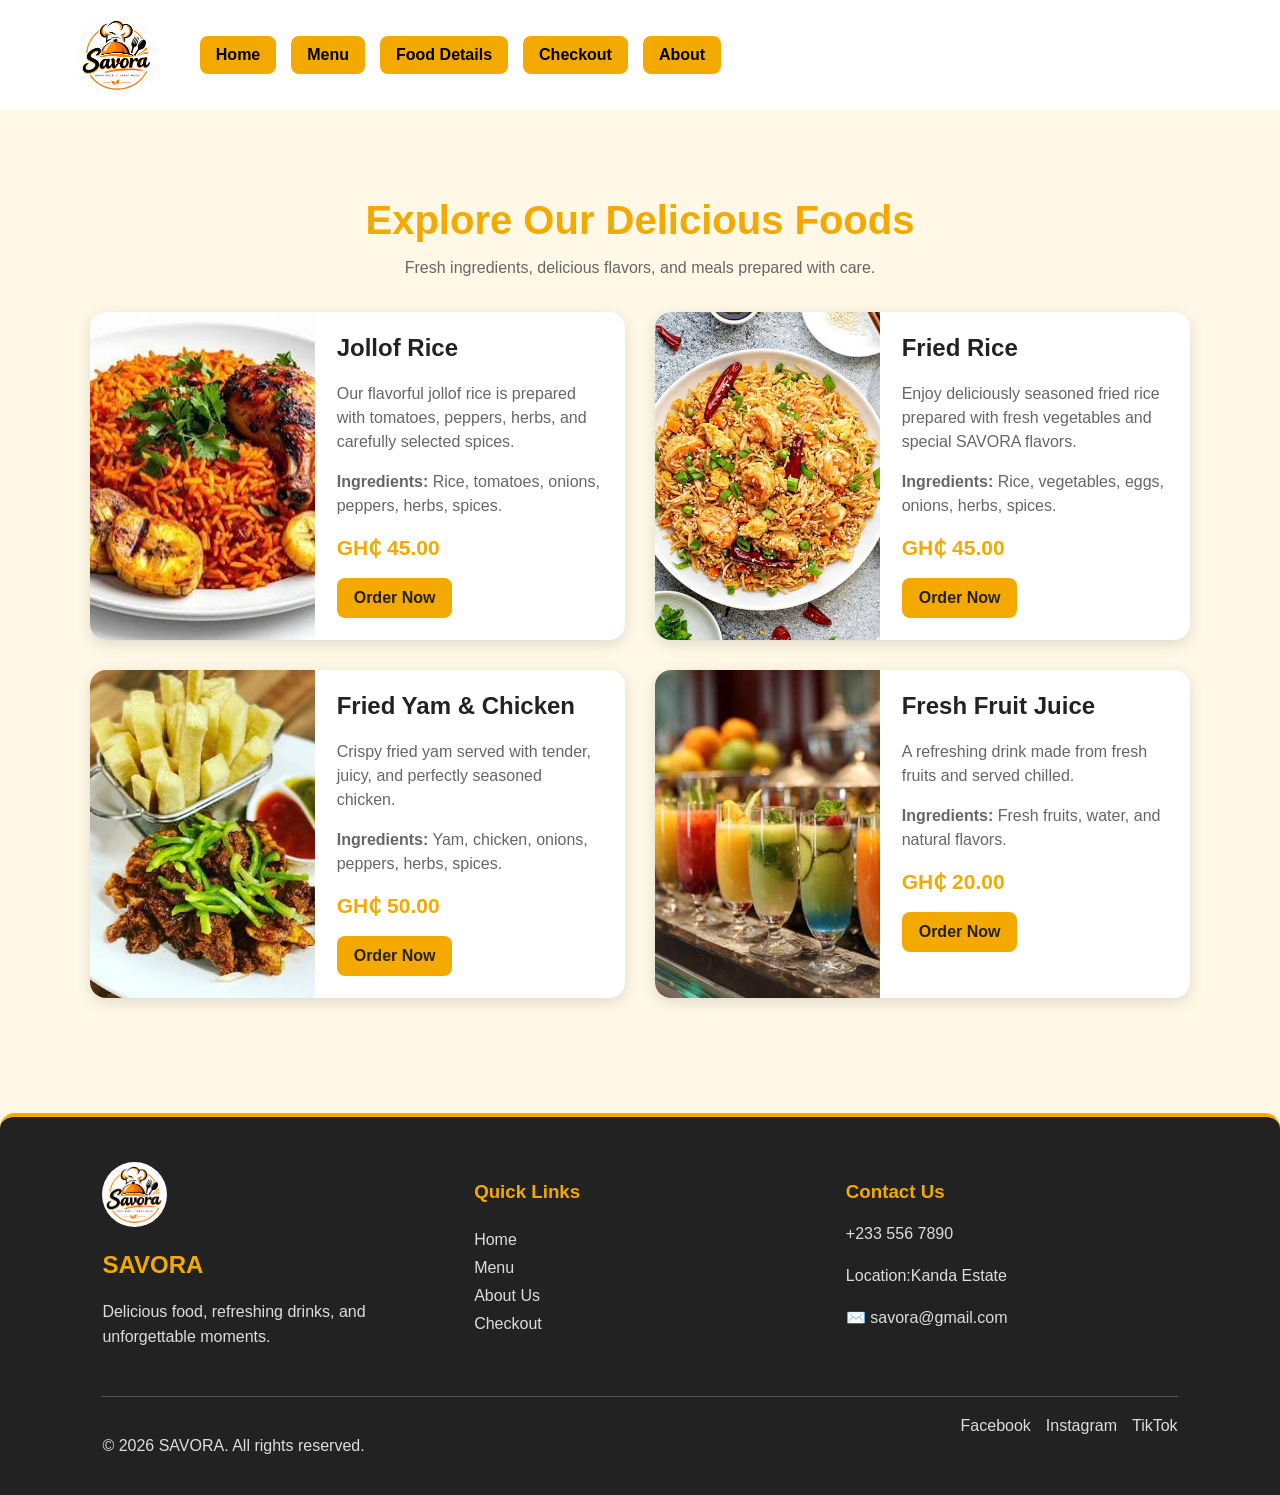
==== pages/fooddetails.html @ 5ff5e0a0 "adding Savora pages" ====
<!DOCTYPE html>
<html lang="en">
<head>
    <meta charset="UTF-8">
    <meta name="viewport" content="width=device-width, initial-scale=1.0">
    <title>Food Details | SAVORA</title>
    <link rel="stylesheet" href="../src/style.css">
</head>
<body>

<header class="header">
    <img src="../images/rest.logo.png" alt="SAVORA logo" class="logo">

    <button class="menu-toggle" aria-label="Open navigation">☰</button>

    <nav class="navbar">
        <a href="../index.html">Home</a>
        <a href="menu.html">Menu</a>
        <a href="fooddetails.html">Food Details</a>
        <a href="checkout.html">Checkout</a>
        <a href="about.html">About</a>
    </nav>
</header>

<main class="details-page">
    <section class="details-heading">
        <h1>Explore Our Delicious Foods</h1>
        <p>Fresh ingredients, delicious flavors, and meals prepared with care.</p>
    </section>

    <section class="details-grid">
        <article class="details-card">
            <img src="../images/menuj1.jpg" alt="Jollof rice">
            <div class="details-info">
                <h2>Jollof Rice</h2>
                <p>Our flavorful jollof rice is prepared with tomatoes, peppers, herbs, and carefully selected spices.</p>
                <p><strong>Ingredients:</strong> Rice, tomatoes, onions, peppers, herbs, spices.</p>
                <span class="food-price">GH₵ 45.00</span>
                <a href="checkout.html" class="details-button">Order Now</a>
            </div>
        </article>

        <article class="details-card">
            <img src="../images/menufr..jpg" alt="Fried rice">
            <div class="details-info">
                <h2>Fried Rice</h2>
                <p>Enjoy deliciously seasoned fried rice prepared with fresh vegetables and special SAVORA flavors.</p>
                <p><strong>Ingredients:</strong> Rice, vegetables, eggs, onions, herbs, spices.</p>
                <span class="food-price">GH₵ 45.00</span>
                <a href="checkout.html" class="details-button">Order Now</a>
            </div>
        </article>

        <article class="details-card">
            <img src="../images/menuyam.jpg" alt="Fried yam and chicken">
            <div class="details-info">
                <h2>Fried Yam & Chicken</h2>
                <p>Crispy fried yam served with tender, juicy, and perfectly seasoned chicken.</p>
                <p><strong>Ingredients:</strong> Yam, chicken, onions, peppers, herbs, spices.</p>
                <span class="food-price">GH₵ 50.00</span>
                <a href="checkout.html" class="details-button">Order Now</a>
            </div>
        </article>

        <article class="details-card">
            <img src="../images/menujuice.jpg" alt="Fresh fruit juice">
            <div class="details-info">
                <h2>Fresh Fruit Juice</h2>
                <p>A refreshing drink made from fresh fruits and served chilled.</p>
                <p><strong>Ingredients:</strong> Fresh fruits, water, and natural flavors.</p>
                <span class="food-price">GH₵ 20.00</span>
                <a href="checkout.html" class="details-button">Order Now</a>
            </div>
        </article>
    </section>
</main>  
           <footer class="site-footer">
    <div class="footer-content">
        <div class="footer-brand">
            <img src="../images/rest.logo.png" alt="SAVORA logo">
            <h2>SAVORA</h2>
            <p>Delicious food, refreshing drinks, and unforgettable moments.</p>
        </div>

        <div class="footer-links">
            <h3>Quick Links</h3>
            <a href="index.html">Home</a>
            <a href="pages/menu.html">Menu</a>
            <a href="pages/about.html">About Us</a>
            <a href="pages/checkout.html">Checkout</a>
        </div>
 <div class="footer-contact">
            <h3>Contact Us</h3>
            <p> +233 556 7890</p>
            <p> Location:Kanda Estate</p>
            <p>✉️ savora@gmail.com</p>
        </div>
    </div>

    <div class="footer-bottom">
        <p>&copy; 2026 SAVORA. All rights reserved.</p>
        <div class="social-links">
            <a href="#">Facebook</a>
            <a href="#">Instagram</a>
            <a href="#">TikTok</a>
        </div>
    </div>
</footer>

<script src="../src/script.js"></script>
</body>
</html>
---- src/style.css ----
.header {
    display: flex;
    align-items: center;
    gap: 20px;

    /*Navigation container*/
}.navbar {
    display: flex;
    align-items: center;
    gap: 25px;
    text-decoration: none;
    text-decoration-color: black;
    padding: 10px 18px;
    
    
}
/*Navigation buttons/links*/
.navbar a {
    background-color: #F4A900;
    color:black;
    text-decoration: none;
    font-weight: bold;
    padding: 12px 20px;
    border-radius: 10px;
    transition: 0.3s;
}
/* When you hover over a button*/
.navbar a:hover {
    background-color: rgb(240, 225, 15);
    color: black;
}
/* The current/active page */
nav a.active {
    background-color: yellow;
    color: black;
}
.logo{
    width: 100px;
    height: 100px;
    border-radius: 50%;
    object-fit: cover;
}

.food-card {
    width: 250px;
    background-color: white;
    border-radius: 15px;
    overflow: hidden;
    box-shadow: 0 4px 12px rgba(0, 0, 0, 0.1);
    transition: transform 0.3s ease;
}

.food-card img {
    width: 100%;
    height: 220px;
    object-fit: cover;
    display: block;
}

food-card h3 {
    text-align: center;
    color: black;
    padding: 10px;
    background-color: #F4A900;
}
/* Hover Effect */
.food-card:hover {
    transform: translateY(-8px);
    box-shadow: 0 8px 20px rgba(0, 0, 0, 0.25);
}
.food-container {
    display: flex;
    gap: 20px;
}

.hero {
    display: flex;
    align-items: center;
    justify-content: space-between;
    padding: 60px 80px;
    gap: 50px;
}

.hero-text{
    max-width: 500px;
}

.hero-text h2 {
    font-size: 48px;
    line-height: 1.6;
    color: orange;
    margin-bottom: 30px;
}
/* getting image rounded and styled */
.hero-image {
    width: 400px;
    height: 400px;
    border-radius: 50%;
    overflow: hidden;
    border: 8px solid #F4A900;
    box-shadow: 0 8px 25px rgba(0, 0, 0, 0.2);
    
}
.hero-text h3{
     font-size: 24px;
    line-height: 1.6;
    color: #555;
    margin-bottom: 30px;
}

.hero-image img {
    width: 100%;
    height: 100%;
    object-fit: cover;
}

.order-btn{
    display: inline-block;
    background-color: #F4A900;
    color: black;
    text-decoration: none;
    font-weight: bold;
    padding: 14px 25px;
    border-radius: 8px;
    transition: 0.3s;
}

.order-btn :hover{
    background-color: black;
    color: white;
}

/* Order by category section styling */
.categories{
    padding: 50px 8%;
    text-align: center;

}
.categories h3 {
    font-size: 32px;
    margin-bottom: 30px;
}

.category-container{
    display:flex;
    gap: 20px;
    justify-content: center;
    flex-wrap: wrap;
}

.category-card {
width: 250px;
padding: 25px;
border-radius: 15px;
background: white;
box-shadow: 0 4px 15px rgba(0, 0, 0, 0.1);
}

.category-card h3{
    margin-bottom: 10px 0;

}
.category-card a{
    display: inline-block;
    padding: 10px 18px;
    background: #222;
    color: white;
    text-decoration: none;
    border-radius: 8px;
}

.category-card:hover{
    display: inline-block;
    padding: 10px 18px;
    background: #F4A900;
    color: black;

}

.category-card img{
    width: 100%;
    height: 100px;
    object-fit: contain;
    border-radius: 50%;
    display: block;
    margin:auto;
}




/* Menu page styling */

* {
    box-sizing: border-box;
}

body {
    margin: 0;
    font-family: Arial, sans-serif;
    background: #fff8e7;
    color: #222;
}

.header {
    display: flex;
    align-items: center;
    gap: 25px;
    padding: 15px 6%;
    background: white;
}

.logo {
    width: 80px;
    height: 80px;
    border-radius: 50%;
    object-fit: cover;
}

.navbar {
    display: flex;
    gap: 15px;
    flex-wrap: wrap;
}

.navbar a {
    padding: 10px 16px;
    border-radius: 8px;
    background: #f4a900;
    color: black;
    text-decoration: none;
    font-weight: bold;
}

.navbar a:hover,
.order-btn:hover {
    background: #222;
    color: white;
}

.menu-section {
    padding: 45px 6%;
    text-align: center;
}

.menu-section h1 {
    color: #f4a900;
    font-size: 40px;
    margin-bottom: 10px;
}

.food-container {
    display: flex;
    justify-content: center;
    gap: 25px;
    flex-wrap: wrap;
    margin-top: 30px;
}

.food-card {
    width: 250px;
    padding-bottom: 20px;
    background: white;
    border-radius: 15px;
    overflow: hidden;
    box-shadow: 0 4px 12px rgba(0, 0, 0, 0.15);
    transition: transform 0.3s;
}

.food-card:hover {
    transform: translateY(-8px);
}

.food-card img {
    width: 100%;
    height: 200px;
    object-fit: cover;
}

.food-card h2 {
    margin: 15px 0 8px;
}

.food-card p {
    padding: 0 12px;
    color: #666;
}

.order-btn {
    border: none;
    padding: 11px 18px;
    border-radius: 8px;
    background: #f4a900;
    color: black;
    font-weight: bold;
    cursor: pointer;
}


/* Responsive Design */
.menu-toggle {
    display: none;
    border: none;
    background: #f4a900;
    color: #222;
    font-size: 28px;
    padding: 8px 14px;
    border-radius: 8px;
    cursor: pointer;
}

@media (max-width: 900px) {
    .header {
        justify-content: space-between;
        padding: 15px 5%;
    }

    .menu-toggle {
        display: block;
    }

    .navbar {
        display: none;
        width: 100%;
        flex-direction: column;
        gap: 8px;
    }

    .navbar.active {
        display: flex;
    }

    .navbar a {
        width: 100%;
        text-align: center;
    }

    .header {
        flex-wrap: wrap;
    }

    .hero {
        flex-direction: column;
        padding: 40px 5%;
        text-align: center;
    }

    .hero-image {
        width: 300px;
        height: 300px;
    }

    .food-container,
    .category-container {
        flex-wrap: wrap;
        justify-content: center;
    }
}

@media (max-width: 600px) {
    .logo {
        width: 70px;
        height: 70px;
    }

    .hero-image {
        width: 230px;
        height: 230px;
    }

    .hero-text h2 {
        font-size: 30px;
    }

    .food-container {
        flex-direction: column;
        align-items: center;
    }

    .food-card,
    .category-card {
        width: 90%;
        max-width: 320px;
    }
}
/* Footer styling */
.site-footer {
    margin-top: 60px;
    padding: 45px 8% 20px;
    background: #222;
    color: white;
    border-top: 4px solid #f4a900;
    border-radius: 15px 15px 0 0;
}

.footer-content {
    display: flex;
    justify-content: space-between;
    gap: 40px;
    flex-wrap: wrap;
}

.footer-brand,
.footer-links,
.footer-contact {
    flex: 1;
    min-width: 210px;
}

.footer-brand img {
    width: 65px;
    height: 65px;
    border-radius: 50%;
    object-fit: cover;
}

.site-footer h2,
.site-footer h3 {
    color: #f4a900;
}

.site-footer p {
    color: #ddd;
    line-height: 1.6;
}

.footer-links {
    display: flex;
    flex-direction: column;
    gap: 10px;
}

.footer-links a,
.social-links a {
    color: #ddd;
    text-decoration: none;
}

.footer-links a:hover,
.social-links a:hover {
    color: #f4a900;
}

.footer-bottom {
    display: flex;
    justify-content: space-between;
    gap: 20px;
    flex-wrap: wrap;
    border-top: 1px solid #555;
    margin-top: 30px;
    padding-top: 20px;
}

.social-links {
    display: flex;
    gap: 15px;
}

@media (max-width: 600px) {
    .site-footer {
        text-align: center;
    }

    .footer-links {
        align-items: center;
    }

    .footer-bottom {
        justify-content: center;
    }
}



/* About Page */
.about-page {
    background: #fff8e7;
}

.about-hero {
    padding: 80px 8%;
    text-align: center;
    background: linear-gradient(135deg, #f4a900, #ffcf55);
}

.about-hero h1 {
    margin: 0;
    font-size: 48px;
    color: #222;
}

.about-hero p {
    font-size: 20px;
    color: #444;
}

.about-content {
    display: flex;
    align-items: center;
    gap: 50px;
    max-width: 1100px;
    margin: auto;
    padding: 70px 8%;
}

.about-content img {
    width: 420px;
    height: 320px;
    object-fit: cover;
    border-radius: 20px;
    box-shadow: 0 5px 18px rgba(0, 0, 0, .2);
}

.about-text {
    flex: 1;
}

.about-text h2 {
    color: #f4a900;
    font-size: 32px;
}

.about-text p {
    line-height: 1.7;
    color: #555;
}

.about-button {
    display: inline-block;
    margin-top: 15px;
    padding: 12px 20px;
    background: #222;
    color: white;
    border-radius: 8px;
    text-decoration: none;
    font-weight: bold;
}

.about-button:hover {
    background: #f4a900;
    color: #222;
}

.about-values {
    display: flex;
    justify-content: center;
    gap: 25px;
    padding: 20px 8% 70px;
    text-align: center;
}

.about-values div {
    max-width: 280px;
    padding: 25px;
    background: white;
    border-radius: 15px;
    box-shadow: 0 4px 12px rgba(0, 0, 0, .1);
}

.about-values h3 {
    color: #f4a900;
}

@media (max-width: 700px) {
    .about-hero h1 {
        font-size: 34px;
    }

    .about-content {
        flex-direction: column;
        text-align: center;
    }

    .about-content img {
        width: 100%;
        height: 240px;
    }

    .about-values {
        flex-direction: column;
        align-items: center;
    }
}
.details-page {
    padding: 55px 7%;
    background: #fff8e7;
}

.details-heading {
    margin-bottom: 35px;
    text-align: center;
}

.details-heading h1 {
    color: #f4a900;
    font-size: 40px;
    margin-bottom: 10px;
}

.details-heading p {
    color: #666;
}

.details-grid {
    display: grid;
    grid-template-columns: repeat(2, minmax(280px, 1fr));
    gap: 30px;
    max-width: 1100px;
    margin: auto;
}

.details-card {
    display: flex;
    background: white;
    border-radius: 16px;
    overflow: hidden;
    box-shadow: 0 4px 15px rgba(0, 0, 0, 0.12);
}

.details-card img {
    width: 42%;
    min-height: 280px;
    object-fit: cover;
}

.details-info {
    padding: 22px;
}

.details-info h2 {
    margin-top: 0;
    color: #222;
}

.details-info p {
    color: #666;
    line-height: 1.5;
}

.food-price {
    display: block;
    margin: 18px 0;
    color: #f4a900;
    font-size: 21px;
    font-weight: bold;
}

.details-button {
    display: inline-block;
    padding: 11px 17px;
    border-radius: 8px;
    background: #f4a900;
    color: #222;
    text-decoration: none;
    font-weight: bold;
}

.details-button:hover {
    background: #222;
    color: white;
}

@media (max-width: 800px) {
    .details-grid {
        grid-template-columns: 1fr;
    }
}

@media (max-width: 550px) {
    .details-card {
        display: block;
    }

    .details-card img {
        width: 100%;
        height: 220px;
    }

    .details-heading h1 {
        font-size: 30px;
    }
}
/* Checkout Page Styles */
.checkout-page {
    min-height: 70vh;
    padding: 55px 7%;
    background: #fff8e7;
}

.checkout-page h1 {
    margin-bottom: 8px;
    text-align: center;
    color: #f4a900;
    font-size: 40px;
}

.checkout-intro {
    margin-bottom: 35px;
    text-align: center;
    color: #666;
}

.checkout-container {
    display: grid;
    grid-template-columns: 1.3fr 1fr;
    gap: 30px;
    max-width: 1000px;
    margin: auto;
}

.checkout-form,
.order-summary {
    padding: 30px;
    background: white;
    border-radius: 16px;
    box-shadow: 0 4px 15px rgba(0, 0, 0, 0.12);
}

.checkout-form h2,
.order-summary h2 {
    margin-top: 0;
    color: #222;
}

.checkout-form label {
    display: block;
    margin: 17px 0 7px;
    font-weight: bold;
}

.checkout-form input,
.checkout-form textarea,
.checkout-form select {
    width: 100%;
    padding: 13px;
    border: 1px solid #ddd;
    border-radius: 8px;
    font: inherit;
}

.checkout-form textarea {
    height: 110px;
    resize: vertical;
}

.checkout-button {
    width: 100%;
    margin-top: 25px;
    padding: 14px;
    border: none;
    border-radius: 8px;
    background: #f4a900;
    color: #222;
    font-weight: bold;
    cursor: pointer;
}

.checkout-button:hover {
    background: #222;
    color: white;
}

.summary-item,
.summary-total {
    display: flex;
    justify-content: space-between;
    gap: 15px;
    padding: 18px 0;
    border-bottom: 1px solid #eee;
}

.summary-total {
    border-bottom: none;
    color: #f4a900;
    font-size: 20px;
    font-weight: bold;
}

@media (max-width: 750px) {
    .checkout-container {
        grid-template-columns: 1fr;
    }

    .checkout-page h1 {
        font-size: 32px;
    }
}
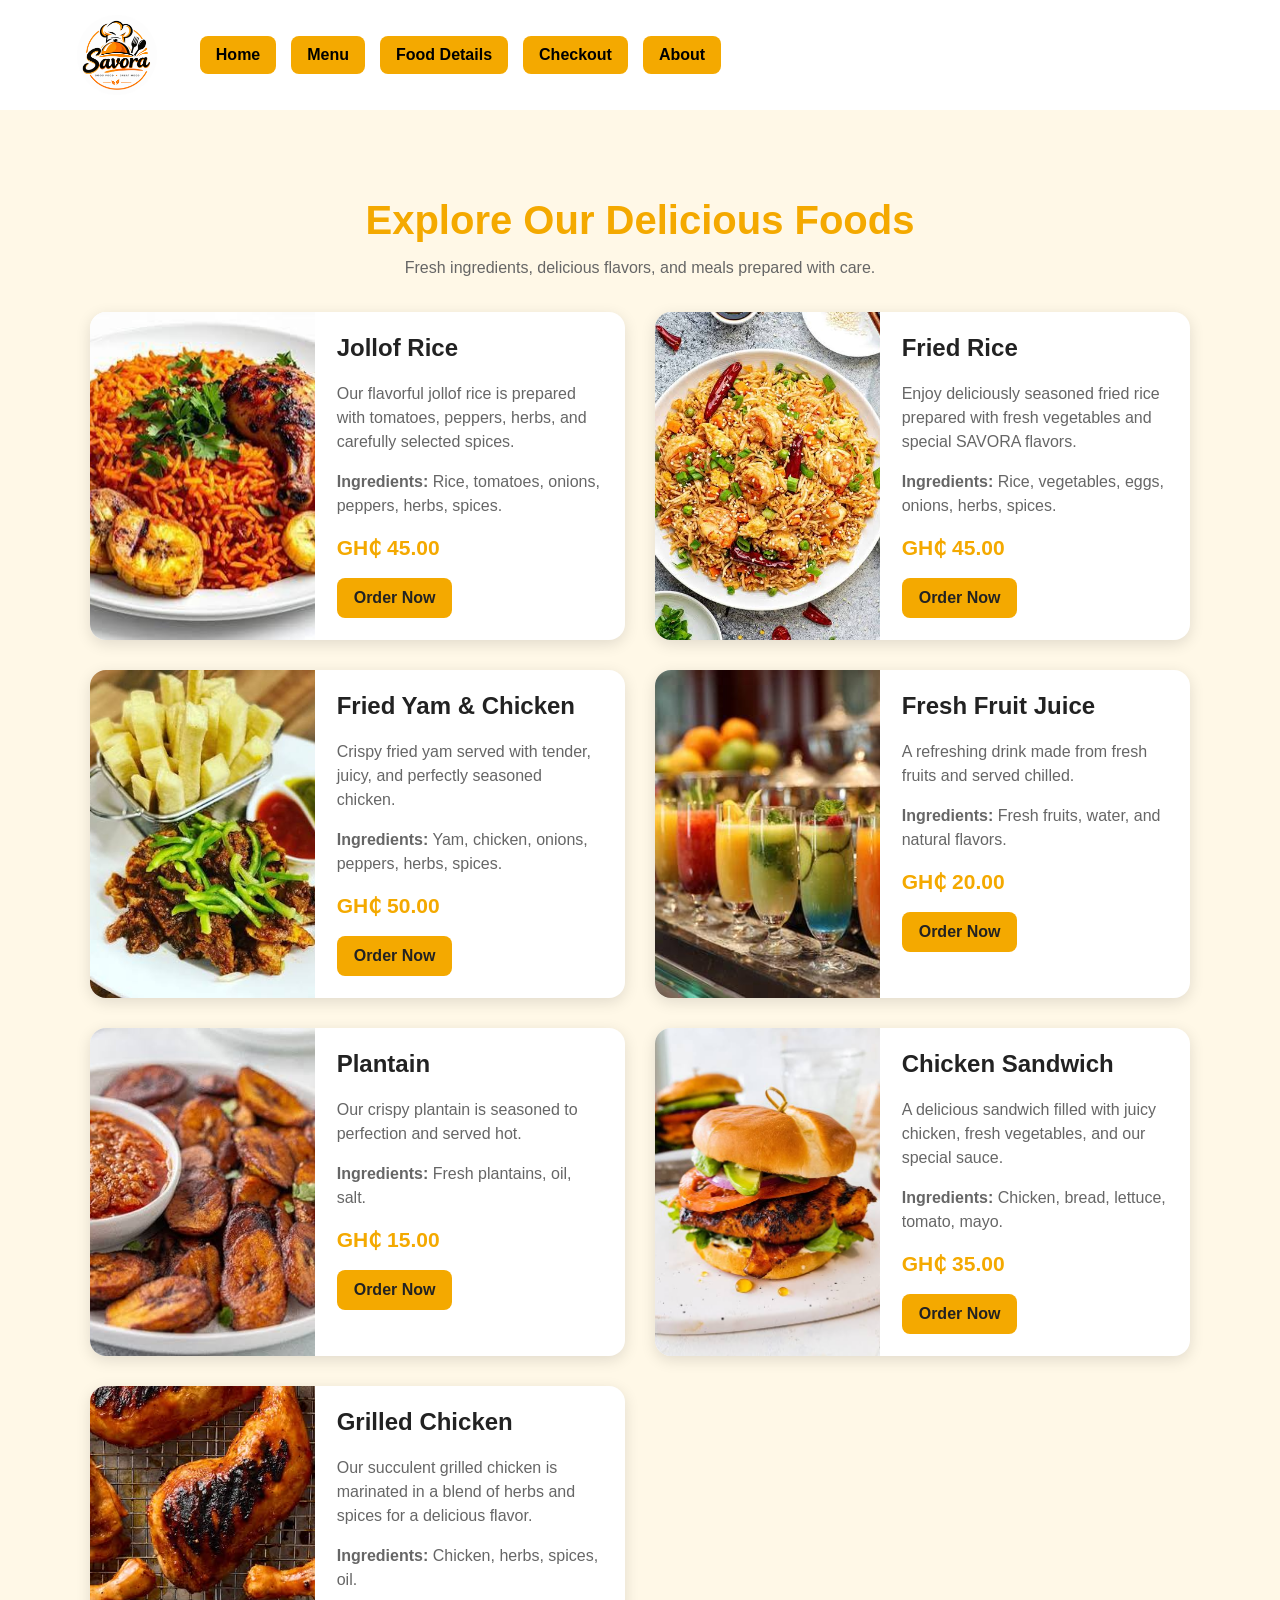
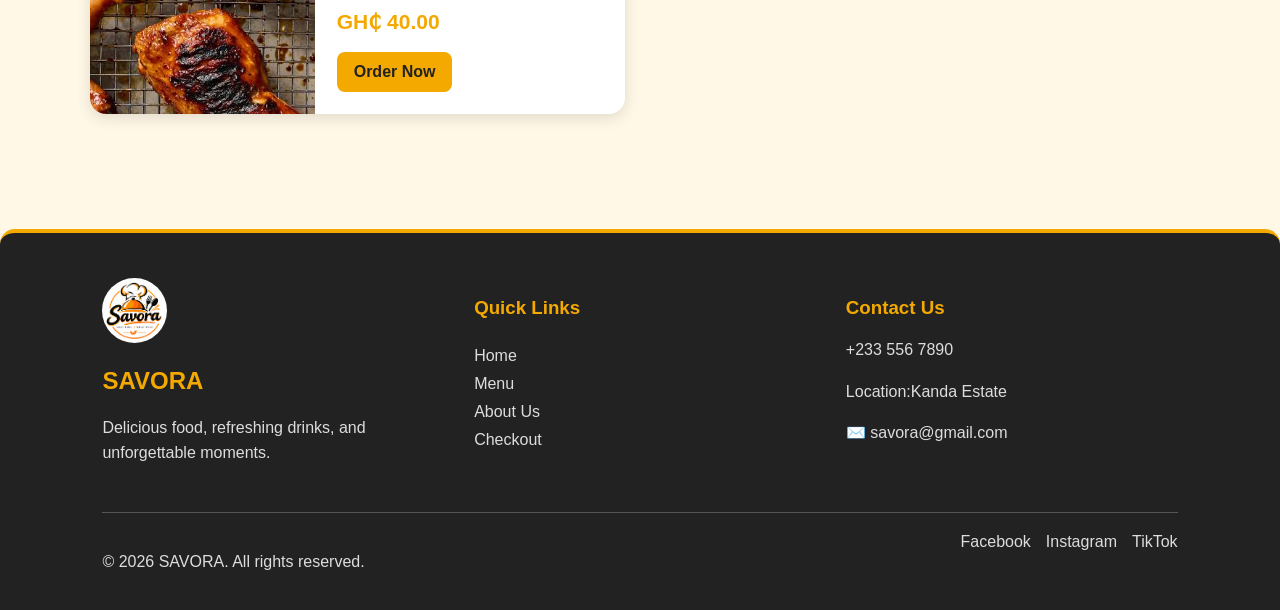
==== commit 652d6c61: "adding to food details page" ====
--- a/pages/fooddetails.html
+++ b/pages/fooddetails.html
@@ -72,6 +72,38 @@
                 <a href="checkout.html" class="details-button">Order Now</a>
             </div>
         </article>
+        <article class="details-card">
+            <img src="../images/plantain.jpg" alt="Plantain">
+            <div class="details-info">
+                <h2>Plantain</h2>
+                <p>Our crispy plantain is seasoned to perfection and served hot.</p>
+                <p><strong>Ingredients:</strong> Fresh plantains, oil, salt.</p>
+                <span class="food-price">GH₵ 15.00</span>
+                <a href="checkout.html" class="details-button">Order Now</a>
+            </div>
+        </article>
+        <article class="details-card">
+            <img src="../images/menusw.jpg" alt="Chicken sandwich">
+            <div class="details-info">
+                <h2>Chicken Sandwich</h2>
+                <p>A delicious sandwich filled with juicy chicken, fresh vegetables, and our special sauce.</p>
+                <p><strong>Ingredients:</strong> Chicken, bread, lettuce, tomato, mayo.</p>
+                <span class="food-price">GH₵ 35.00</span>
+                <a href="checkout.html" class="details-button">Order Now</a>
+            </div>
+        </article>
+<article class="details-card">
+            <img src="../images/grilled.jpg" alt="Grilled chicken">
+            <div class="details-info">
+                <h2>Grilled Chicken</h2>
+                <p>Our succulent grilled chicken is marinated in a blend of herbs and spices for a delicious flavor.</p>
+                <p><strong>Ingredients:</strong> Chicken, herbs, spices, oil.</p>
+                <span class="food-price">GH₵ 40.00</span>
+                <a href="checkout.html" class="details-button">Order Now</a>
+            </div>
+        </article>
+
+
     </section>
 </main>  
            <footer class="site-footer">
